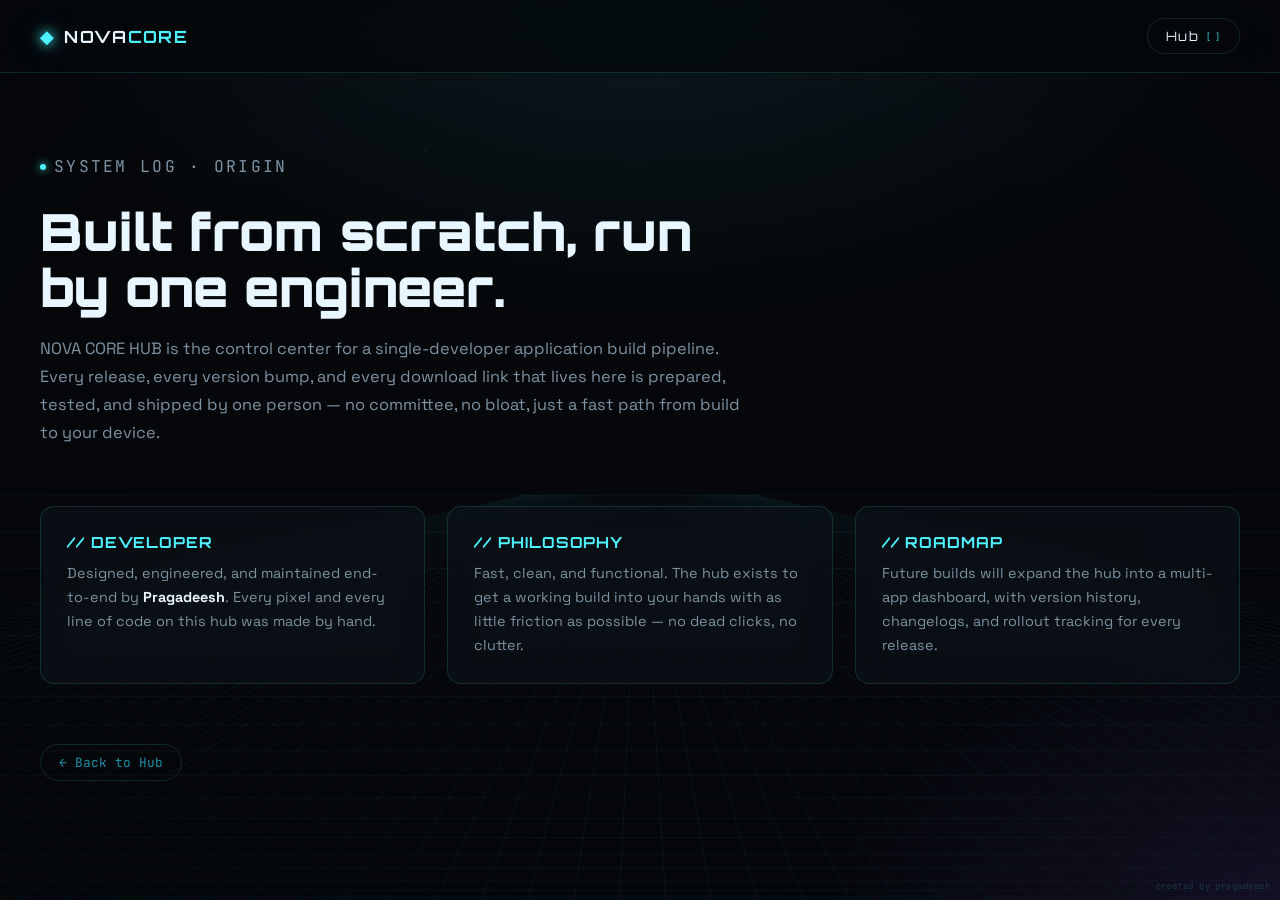
==== about.html @ ce2bad4d "Create about.html" ====
<!DOCTYPE html>
<html lang="en">
<head>
<meta charset="UTF-8">
<meta name="viewport" content="width=device-width, initial-scale=1.0">
<title>About // NOVA CORE</title>
<link rel="preconnect" href="https://fonts.googleapis.com">
<link href="https://fonts.googleapis.com/css2?family=Orbitron:wght@500;700;900&family=Space+Grotesk:wght@400;500;600&family=JetBrains+Mono:wght@400;500&display=swap" rel="stylesheet">
<link rel="stylesheet" href="style.css">
<style>
  .about-main{ padding-top: 60px; padding-bottom: 100px; }
  .about-hero{ max-width: 720px; margin-bottom: 60px; }
  .about-hero h1{
    font-family: var(--font-display);
    font-weight: 900;
    font-size: clamp(2rem, 4vw, 3.2rem);
    line-height: 1.1;
    margin-top: 14px;
  }
  .about-hero p{
    margin-top: 20px;
    color: var(--ink-dim);
    font-size: 1.02rem;
    line-height: 1.7;
  }
  .about-grid{
    display: grid;
    grid-template-columns: repeat(3, 1fr);
    gap: 22px;
    margin-bottom: 60px;
  }
  .about-card{
    background: var(--glass);
    border: 1px solid var(--line);
    border-radius: var(--radius);
    padding: 26px;
    backdrop-filter: blur(16px);
  }
  .about-card h3{
    font-family: var(--font-display);
    font-size: 0.95rem;
    letter-spacing: 0.06em;
    color: var(--cyan);
    margin-bottom: 10px;
  }
  .about-card p{
    color: var(--ink-dim);
    font-size: 0.9rem;
    line-height: 1.65;
  }
  .back-link{
    display: inline-flex; align-items: center; gap: 8px;
    font-family: var(--font-mono);
    font-size: 0.8rem;
    color: var(--cyan-dim);
    text-decoration: none;
    border: 1px solid var(--line);
    padding: 9px 18px;
    border-radius: 999px;
    transition: border-color 0.2s ease, color 0.2s ease;
  }
  .back-link:hover{ border-color: var(--cyan); color: var(--cyan); }
  @media (max-width: 800px){
    .about-grid{ grid-template-columns: 1fr; }
  }
</style>
</head>
<body>

<canvas id="grid-canvas"></canvas>
<div class="scanline"></div>
<div class="vignette"></div>

<header class="topbar">
  <div class="brand">
    <span class="brand-mark">◆</span>
    <span class="brand-text">NOVA<span class="brand-accent">CORE</span></span>
  </div>
  <nav class="nav">
    <a href="index.html" class="nav-link">
      <span class="nav-link-text">Hub</span>
      <span class="nav-link-bracket">[ ]</span>
    </a>
  </nav>
</header>

<main class="about-main">
  <section class="about-hero">
    <p class="eyebrow"><span class="eyebrow-dot"></span> SYSTEM LOG · ORIGIN</p>
    <h1>Built from scratch, run by one engineer.</h1>
    <p>NOVA CORE HUB is the control center for a single-developer application build pipeline. Every release, every version bump, and every download link that lives here is prepared, tested, and shipped by one person — no committee, no bloat, just a fast path from build to your device.</p>
  </section>

  <section class="about-grid">
    <div class="about-card">
      <h3>// DEVELOPER</h3>
      <p>Designed, engineered, and maintained end-to-end by <strong style="color:var(--ink)">Pragadeesh</strong>. Every pixel and every line of code on this hub was made by hand.</p>
    </div>
    <div class="about-card">
      <h3>// PHILOSOPHY</h3>
      <p>Fast, clean, and functional. The hub exists to get a working build into your hands with as little friction as possible — no dead clicks, no clutter.</p>
    </div>
    <div class="about-card">
      <h3>// ROADMAP</h3>
      <p>Future builds will expand the hub into a multi-app dashboard, with version history, changelogs, and rollout tracking for every release.</p>
    </div>
  </section>

  <a href="index.html" class="back-link">← Back to Hub</a>
</main>

<div class="wm" aria-hidden="true">created by pragadeesh</div>

<script src="script.js"></script>
</body>
</html>
---- style.css ----
/* ============ TOKENS ============ */
:root{
  --bg: #05070a;
  --bg-2: #0a0f16;
  --cyan: #4df3ff;
  --cyan-dim: #1c8fa3;
  --violet: #8a5bff;
  --magenta: #ff3ec8;
  --ink: #e8f6ff;
  --ink-dim: #7d92a3;
  --line: rgba(77, 243, 255, 0.14);
  --glass: rgba(13, 20, 28, 0.55);
  --radius: 14px;
  --font-display: 'Orbitron', sans-serif;
  --font-body: 'Space Grotesk', sans-serif;
  --font-mono: 'JetBrains Mono', monospace;
}

*{margin:0;padding:0;box-sizing:border-box;}

html{scroll-behavior:smooth;}

body{
  background: var(--bg);
  color: var(--ink);
  font-family: var(--font-body);
  overflow-x: hidden;
  min-height: 100vh;
  position: relative;
}

@media (prefers-reduced-motion: reduce){
  *{animation-duration: 0.01ms !important; animation-iteration-count: 1 !important; transition-duration: 0.01ms !important;}
}

::selection{ background: var(--cyan); color: #001014; }

/* ============ BACKDROP LAYERS ============ */
#grid-canvas{
  position: fixed; inset: 0; width: 100%; height: 100%;
  z-index: 0; opacity: 0.55;
}

.vignette{
  position: fixed; inset: 0; z-index: 1; pointer-events: none;
  background:
    radial-gradient(ellipse 80% 60% at 50% 0%, rgba(77,243,255,0.08), transparent 60%),
    radial-gradient(ellipse 60% 50% at 100% 100%, rgba(138,91,255,0.10), transparent 60%),
    radial-gradient(ellipse 100% 100% at 50% 50%, transparent 40%, var(--bg) 100%);
}

.scanline{
  position: fixed; inset: 0; z-index: 2; pointer-events: none;
  background: repeating-linear-gradient(
    to bottom,
    rgba(255,255,255,0.015) 0px,
    rgba(255,255,255,0.015) 1px,
    transparent 1px,
    transparent 3px
  );
  mix-blend-mode: overlay;
}

/* ============ TOPBAR ============ */
.topbar{
  position: sticky; top: 0; z-index: 50;
  display: flex; align-items: center; justify-content: space-between;
  gap: 24px;
  padding: 18px 40px;
  background: rgba(5,7,10,0.72);
  backdrop-filter: blur(16px) saturate(140%);
  border-bottom: 1px solid var(--line);
}

.brand{
  display: flex; align-items: center; gap: 10px;
  font-family: var(--font-display);
  font-weight: 700;
  font-size: 1.05rem;
  letter-spacing: 0.08em;
  white-space: nowrap;
}
.brand-mark{
  color: var(--cyan);
  text-shadow: 0 0 12px var(--cyan), 0 0 24px rgba(77,243,255,0.5);
  animation: pulse-mark 3s ease-in-out infinite;
}
@keyframes pulse-mark{
  0%,100%{ opacity: 1; }
  50%{ opacity: 0.5; }
}
.brand-accent{ color: var(--cyan); }

.searchwrap{
  position: relative;
  flex: 1;
  max-width: 440px;
  display: flex;
  align-items: center;
}
.search-icon{
  position: absolute; left: 14px;
  color: var(--ink-dim);
  pointer-events: none;
  z-index: 2;
}
#search-input{
  width: 100%;
  background: rgba(255,255,255,0.03);
  border: 1px solid var(--line);
  border-radius: 999px;
  padding: 10px 16px 10px 40px;
  color: var(--ink);
  font-family: var(--font-mono);
  font-size: 0.85rem;
  outline: none;
  transition: border-color 0.25s ease, background 0.25s ease;
}
#search-input::placeholder{ color: var(--ink-dim); }
#search-input:focus{
  border-color: var(--cyan);
  background: rgba(77,243,255,0.05);
}
.search-glow{
  position: absolute; inset: -1px;
  border-radius: 999px;
  pointer-events: none;
  opacity: 0;
  box-shadow: 0 0 0 1px var(--cyan), 0 0 18px rgba(77,243,255,0.35);
  transition: opacity 0.25s ease;
}
#search-input:focus ~ .search-glow{ opacity: 1; }

.nav-link{
  display: flex; align-items: center; gap: 8px;
  text-decoration: none;
  color: var(--ink);
  font-family: var(--font-display);
  font-size: 0.8rem;
  letter-spacing: 0.12em;
  padding: 9px 18px;
  border: 1px solid var(--line);
  border-radius: 999px;
  position: relative;
  overflow: hidden;
  transition: border-color 0.25s ease, color 0.25s ease;
}
.nav-link-bracket{ color: var(--cyan); font-size: 0.75rem; opacity: 0.7; }
.nav-link::before{
  content: '';
  position: absolute; inset: 0;
  background: linear-gradient(90deg, transparent, rgba(77,243,255,0.18), transparent);
  transform: translateX(-100%);
  transition: transform 0.5s ease;
}
.nav-link:hover{ border-color: var(--cyan); color: var(--cyan); }
.nav-link:hover::before{ transform: translateX(100%); }

/* ============ LAYOUT ============ */
main{
  position: relative; z-index: 5;
  max-width: 1280px;
  margin: 0 auto;
  padding: 0 40px;
}

/* ============ HERO ============ */
.hero{
  display: grid;
  grid-template-columns: 1.1fr 0.9fr;
  align-items: center;
  gap: 40px;
  min-height: 86vh;
  padding: 60px 0 40px;
}

.eyebrow{
  display: flex; align-items: center; gap: 8px;
  font-family: var(--font-mono);
  font-size: 0.75rem;
  letter-spacing: 0.14em;
  color: var(--cyan-dim);
  margin-bottom: 22px;
}
.eyebrow-dot{
  width: 6px; height: 6px; border-radius: 50%;
  background: var(--cyan);
  box-shadow: 0 0 8px var(--cyan);
  animation: pulse-mark 2s ease-in-out infinite;
}

.hero-title{
  font-family: var(--font-display);
  font-weight: 900;
  font-size: clamp(2.4rem, 5vw, 4.2rem);
  line-height: 1.05;
  letter-spacing: 0.01em;
}
.hero-title .line{ display: block; }
.accent-text{
  position: relative;
  color: var(--cyan);
  text-shadow: 0 0 24px rgba(77,243,255,0.45);
}

.hero-sub{
  margin-top: 26px;
  max-width: 480px;
  font-size: 1.02rem;
  line-height: 1.65;
  color: var(--ink-dim);
}
.hero-sub strong{ color: var(--ink); }

.hero-stats{
  display: flex;
  gap: 40px;
  margin-top: 44px;
  padding-top: 28px;
  border-top: 1px solid var(--line);
}
.stat{ display: flex; flex-direction: column; gap: 4px; }
.stat-num{
  font-family: var(--font-mono);
  font-size: 1.3rem;
  font-weight: 500;
  color: var(--cyan);
}
.stat-label{
  font-size: 0.72rem;
  letter-spacing: 0.1em;
  text-transform: uppercase;
  color: var(--ink-dim);
}

/* ============ 3D CORE ============ */
.hero-right{
  display: flex; align-items: center; justify-content: center;
  perspective: 1200px;
}
.core-stage{
  position: relative;
  width: 380px; height: 380px;
  transform-style: preserve-3d;
}

.core-orbit{
  position: absolute; inset: 0;
  border: 1px solid rgba(77,243,255,0.18);
  border-radius: 50%;
  transform-style: preserve-3d;
}
.orbit-1{ animation: spin-orbit 12s linear infinite; transform: rotateX(70deg) rotateZ(0deg); }
.orbit-2{ animation: spin-orbit-rev 18s linear infinite; transform: rotateX(70deg) rotateY(40deg); inset: 40px; border-color: rgba(138,91,255,0.18); }
.orbit-3{ animation: spin-orbit 26s linear infinite; transform: rotateX(70deg) rotateY(-30deg); inset: -30px; border-color: rgba(255,62,200,0.14); }

@keyframes spin-orbit{ to{ transform: rotateX(70deg) rotateZ(360deg); } }
@keyframes spin-orbit-rev{ to{ transform: rotateX(70deg) rotateY(40deg) rotateZ(-360deg); } }

.orbit-node{
  position: absolute; top: -4px; left: 50%;
  width: 8px; height: 8px; margin-left: -4px;
  border-radius: 50%;
  background: var(--cyan);
  box-shadow: 0 0 10px var(--cyan), 0 0 20px rgba(77,243,255,0.6);
}
.orbit-2 .orbit-node{ background: var(--violet); box-shadow: 0 0 10px var(--violet); }
.orbit-3 .orbit-node{ background: var(--magenta); box-shadow: 0 0 10px var(--magenta); }

.core-hex{
  position: absolute; top: 50%; left: 50%;
  width: 200px; height: 200px;
  margin: -100px 0 0 -100px;
  transform-style: preserve-3d;
  animation: hex-spin 14s linear infinite;
  will-change: transform;
}
@keyframes hex-spin{
  from{ transform: rotateY(0deg) rotateX(8deg); }
  to{ transform: rotateY(360deg) rotateX(8deg); }
}

.hex-face{
  position: absolute; inset: 0;
  clip-path: polygon(50% 0%, 100% 25%, 100% 75%, 50% 100%, 0% 75%, 0% 25%);
  background: linear-gradient(150deg, rgba(77,243,255,0.14), rgba(138,91,255,0.10));
  border: 1px solid rgba(77,243,255,0.5);
  box-shadow: inset 0 0 40px rgba(77,243,255,0.15), 0 0 40px rgba(77,243,255,0.12);
}
.face-back{ transform: translateZ(-30px) rotateY(180deg); }
.face-front{ transform: translateZ(30px); }

.hex-ring{
  position: absolute; inset: -22px;
  border: 1px solid rgba(255,62,200,0.25);
  clip-path: polygon(50% 0%, 100% 25%, 100% 75%, 50% 100%, 0% 75%, 0% 25%);
  transform: translateZ(-5px) rotateZ(30deg);
}
.ring-2{ inset: -44px; border-color: rgba(138,91,255,0.18); transform: translateZ(-15px) rotateZ(-20deg); }

.hex-glyph{
  position: absolute; top: 50%; left: 50%;
  transform: translate(-50%,-50%) translateZ(50px);
  font-size: 2.4rem;
  color: var(--cyan);
  text-shadow: 0 0 20px var(--cyan);
}

/* ============ SECTION HEADING ============ */
.section-heading{
  margin: 60px 0 28px;
}
.heading-index{
  font-family: var(--font-mono);
  font-size: 0.75rem;
  letter-spacing: 0.14em;
  color: var(--cyan-dim);
}
.section-heading h2{
  font-family: var(--font-display);
  font-size: 1.8rem;
  margin-top: 8px;
  letter-spacing: 0.02em;
}

/* ============ APP CARD ============ */
.app-section{ padding-bottom: 100px; }

.app-card{
  position: relative;
  background: var(--glass);
  backdrop-filter: blur(20px) saturate(140%);
  border: 1px solid var(--line);
  border-radius: var(--radius);
  padding: 40px;
  transform-style: preserve-3d;
  transform: perspective(1000px) rotateX(0deg) rotateY(0deg);
  transition: transform 0.15s ease-out, box-shadow 0.3s ease;
  will-change: transform;
  overflow: hidden;
}
.app-card:hover{
  box-shadow: 0 20px 60px rgba(0,0,0,0.5), 0 0 60px rgba(77,243,255,0.08);
}

.card-shine{
  position: absolute; inset: 0;
  background: radial-gradient(circle 300px at var(--mx,50%) var(--my,50%), rgba(77,243,255,0.10), transparent 60%);
  pointer-events: none;
  transition: opacity 0.3s ease;
  opacity: 0;
}
.app-card:hover .card-shine{ opacity: 1; }

.card-corner{
  position: absolute;
  width: 22px; height: 22px;
  border-color: var(--cyan);
  opacity: 0.6;
}
.card-corner.tl{ top: 14px; left: 14px; border-top: 2px solid; border-left: 2px solid; }
.card-corner.tr{ top: 14px; right: 14px; border-top: 2px solid; border-right: 2px solid; }
.card-corner.bl{ bottom: 14px; left: 14px; border-bottom: 2px solid; border-left: 2px solid; }
.card-corner.br{ bottom: 14px; right: 14px; border-bottom: 2px solid; border-right: 2px solid; }

.card-top{
  display: flex; align-items: center; gap: 18px;
  margin-bottom: 22px;
}
.app-icon{
  width: 62px; height: 62px;
  border-radius: 16px;
  display: flex; align-items: center; justify-content: center;
  background: linear-gradient(145deg, rgba(77,243,255,0.18), rgba(138,91,255,0.18));
  border: 1px solid rgba(77,243,255,0.4);
  font-family: var(--font-display);
  font-weight: 700;
  color: var(--cyan);
  box-shadow: 0 0 24px rgba(77,243,255,0.15);
  flex-shrink: 0;
}
.app-heading{ flex: 1; min-width: 0; }
.app-heading h3{
  font-family: var(--font-display);
  font-size: 1.3rem;
  letter-spacing: 0.02em;
}
.app-category{
  font-family: var(--font-mono);
  font-size: 0.78rem;
  color: var(--ink-dim);
  margin-top: 4px;
}
.status-pill{
  display: flex; align-items: center; gap: 6px;
  font-family: var(--font-mono);
  font-size: 0.7rem;
  letter-spacing: 0.08em;
  color: #6dffb0;
  background: rgba(109,255,176,0.08);
  border: 1px solid rgba(109,255,176,0.3);
  padding: 6px 12px;
  border-radius: 999px;
  white-space: nowrap;
}
.status-dot{
  width: 6px; height: 6px; border-radius: 50%;
  background: #6dffb0;
  box-shadow: 0 0 8px #6dffb0;
}

.app-details{
  color: var(--ink-dim);
  line-height: 1.7;
  font-size: 0.96rem;
  max-width: 640px;
  margin-bottom: 30px;
}

.meta-grid{
  display: grid;
  grid-template-columns: repeat(4, 1fr);
  gap: 1px;
  background: var(--line);
  border: 1px solid var(--line);
  border-radius: 10px;
  overflow: hidden;
  margin-bottom: 30px;
}
.meta-item{
  background: rgba(255,255,255,0.02);
  padding: 16px 18px;
  display: flex; flex-direction: column; gap: 6px;
}
.meta-label{
  font-size: 0.68rem;
  letter-spacing: 0.1em;
  text-transform: uppercase;
  color: var(--ink-dim);
}
.meta-value{
  font-family: var(--font-mono);
  font-size: 0.9rem;
  color: var(--ink);
}

.card-actions{
  display: flex; align-items: center; gap: 22px;
  flex-wrap: wrap;
}

.download-btn{
  position: relative;
  display: inline-flex; align-items: center; gap: 10px;
  padding: 15px 30px;
  background: linear-gradient(120deg, var(--cyan), var(--violet));
  border: none;
  border-radius: 10px;
  font-family: var(--font-display);
  font-weight: 700;
  font-size: 0.82rem;
  letter-spacing: 0.1em;
  color: #04141a;
  cursor: pointer;
  overflow: hidden;
  box-shadow: 0 8px 30px rgba(77,243,255,0.25);
  transition: transform 0.2s ease, box-shadow 0.2s ease;
}
.download-btn:hover{
  transform: translateY(-2px);
  box-shadow: 0 12px 40px rgba(77,243,255,0.4);
}
.download-btn:active{ transform: translateY(0); }
.btn-icon{ font-size: 1rem; transition: transform 0.2s ease; }
.download-btn:hover .btn-icon{ transform: translateY(2px); }
.btn-progress{
  position: absolute; left: 0; top: 0; bottom: 0;
  width: 0%;
  background: rgba(255,255,255,0.25);
  transition: width 1.2s linear;
}
.download-btn.downloading .btn-progress{ width: 100%; }

.url-display{
  display: flex; align-items: center; gap: 8px;
  font-family: var(--font-mono);
  font-size: 0.78rem;
  color: var(--ink-dim);
  padding: 10px 16px;
  border: 1px solid var(--line);
  border-radius: 999px;
  max-width: 100%;
  overflow: hidden;
}
.url-dot{
  width: 6px; height: 6px; border-radius: 50%;
  background: var(--cyan);
  box-shadow: 0 0 6px var(--cyan);
  flex-shrink: 0;
}
#url-text{
  white-space: nowrap; overflow: hidden; text-overflow: ellipsis;
}

/* ============ FOOTER ============ */
.footer-strip{
  border-top: 1px solid var(--line);
  padding: 26px 0 50px;
  text-align: center;
  font-family: var(--font-mono);
  font-size: 0.72rem;
  letter-spacing: 0.08em;
  color: var(--ink-dim);
}
.footer-strip strong{ color: var(--cyan-dim); }

/* ============ WATERMARK ============ */
.wm{
  position: fixed;
  bottom: 8px;
  right: 10px;
  z-index: 999;
  font-family: var(--font-mono);
  font-size: 9px;
  letter-spacing: 0.05em;
  color: rgba(77,243,255,0.18);
  pointer-events: none;
  user-select: none;
}

/* ============ NO RESULTS TOAST ============ */
.no-result-toast{
  position: fixed;
  top: 90px; left: 50%;
  transform: translateX(-50%) translateY(-10px);
  background: rgba(10,15,22,0.9);
  border: 1px solid rgba(255,62,200,0.4);
  color: var(--ink);
  font-family: var(--font-mono);
  font-size: 0.8rem;
  padding: 10px 20px;
  border-radius: 999px;
  z-index: 100;
  opacity: 0;
  transition: opacity 0.25s ease, transform 0.25s ease;
  pointer-events: none;
}
.no-result-toast.show{
  opacity: 1;
  transform: translateX(-50%) translateY(0);
}

/* ============ RESPONSIVE ============ */
@media (max-width: 980px){
  .hero{ grid-template-columns: 1fr; min-height: auto; padding: 40px 0; }
  .hero-right{ order: -1; margin-bottom: 20px; }
  .core-stage{ width: 280px; height: 280px; }
  .topbar{ flex-wrap: wrap; gap: 14px; padding: 16px 20px; }
  .searchwrap{ order: 3; max-width: 100%; }
  main{ padding: 0 20px; }
  .meta-grid{ grid-template-columns: repeat(2, 1fr); }
  .hero-stats{ flex-wrap: wrap; gap: 24px; }
}

@media (max-width: 520px){
  .app-card{ padding: 24px; }
  .card-top{ flex-wrap: wrap; }
}
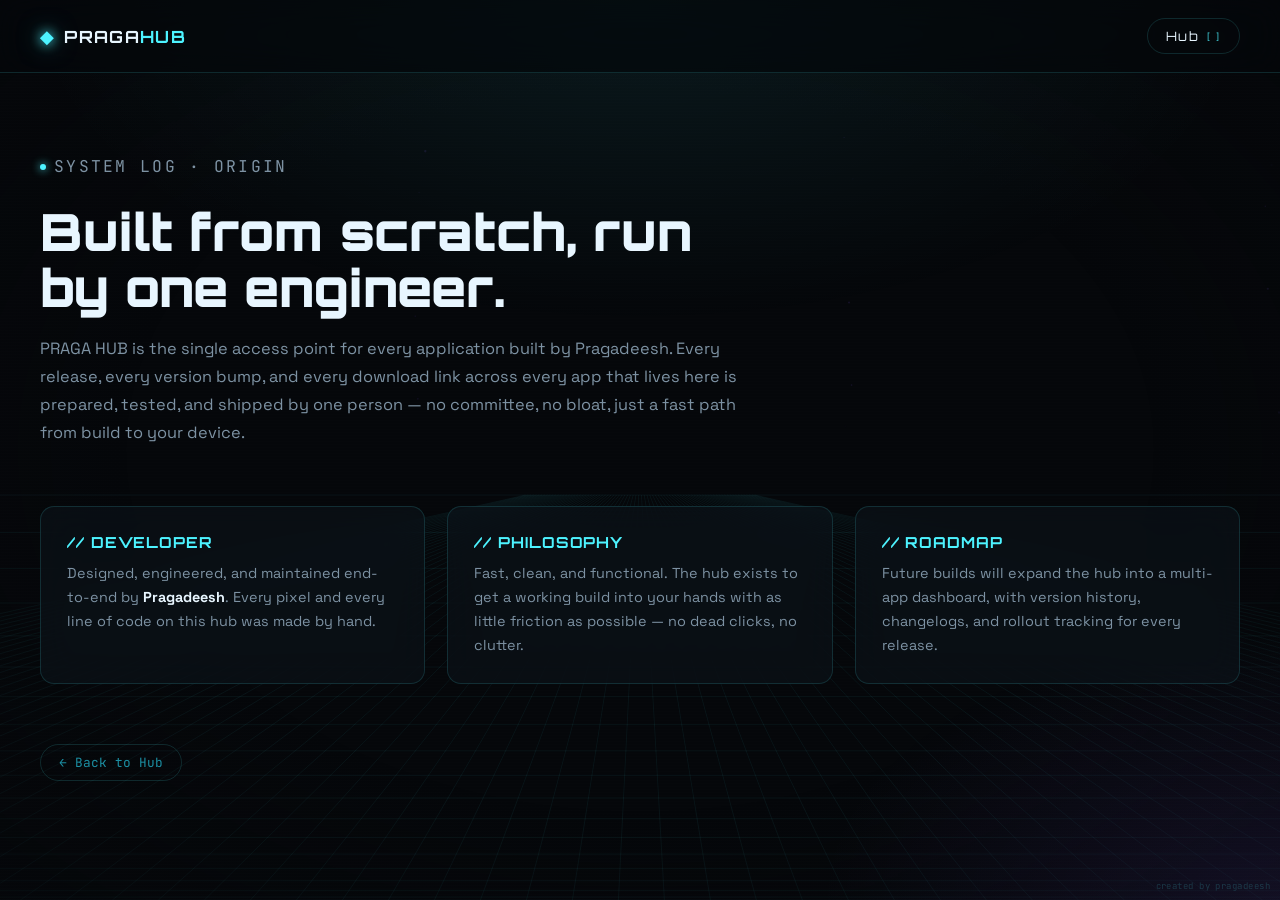
==== commit 2983a654: "Update about.html" ====
--- a/about.html
+++ b/about.html
@@ -3,7 +3,7 @@
 <head>
 <meta charset="UTF-8">
 <meta name="viewport" content="width=device-width, initial-scale=1.0">
-<title>About // NOVA CORE</title>
+<title>About // PRAGA HUB</title>
 <link rel="preconnect" href="https://fonts.googleapis.com">
 <link href="https://fonts.googleapis.com/css2?family=Orbitron:wght@500;700;900&family=Space+Grotesk:wght@400;500;600&family=JetBrains+Mono:wght@400;500&display=swap" rel="stylesheet">
 <link rel="stylesheet" href="style.css">
@@ -74,7 +74,7 @@
 <header class="topbar">
   <div class="brand">
     <span class="brand-mark">◆</span>
-    <span class="brand-text">NOVA<span class="brand-accent">CORE</span></span>
+    <span class="brand-text">PRAGA<span class="brand-accent">HUB</span></span>
   </div>
   <nav class="nav">
     <a href="index.html" class="nav-link">
@@ -88,7 +88,7 @@
   <section class="about-hero">
     <p class="eyebrow"><span class="eyebrow-dot"></span> SYSTEM LOG · ORIGIN</p>
     <h1>Built from scratch, run by one engineer.</h1>
-    <p>NOVA CORE HUB is the control center for a single-developer application build pipeline. Every release, every version bump, and every download link that lives here is prepared, tested, and shipped by one person — no committee, no bloat, just a fast path from build to your device.</p>
+    <p>PRAGA HUB is the single access point for every application built by Pragadeesh. Every release, every version bump, and every download link across every app that lives here is prepared, tested, and shipped by one person — no committee, no bloat, just a fast path from build to your device.</p>
   </section>
 
   <section class="about-grid">
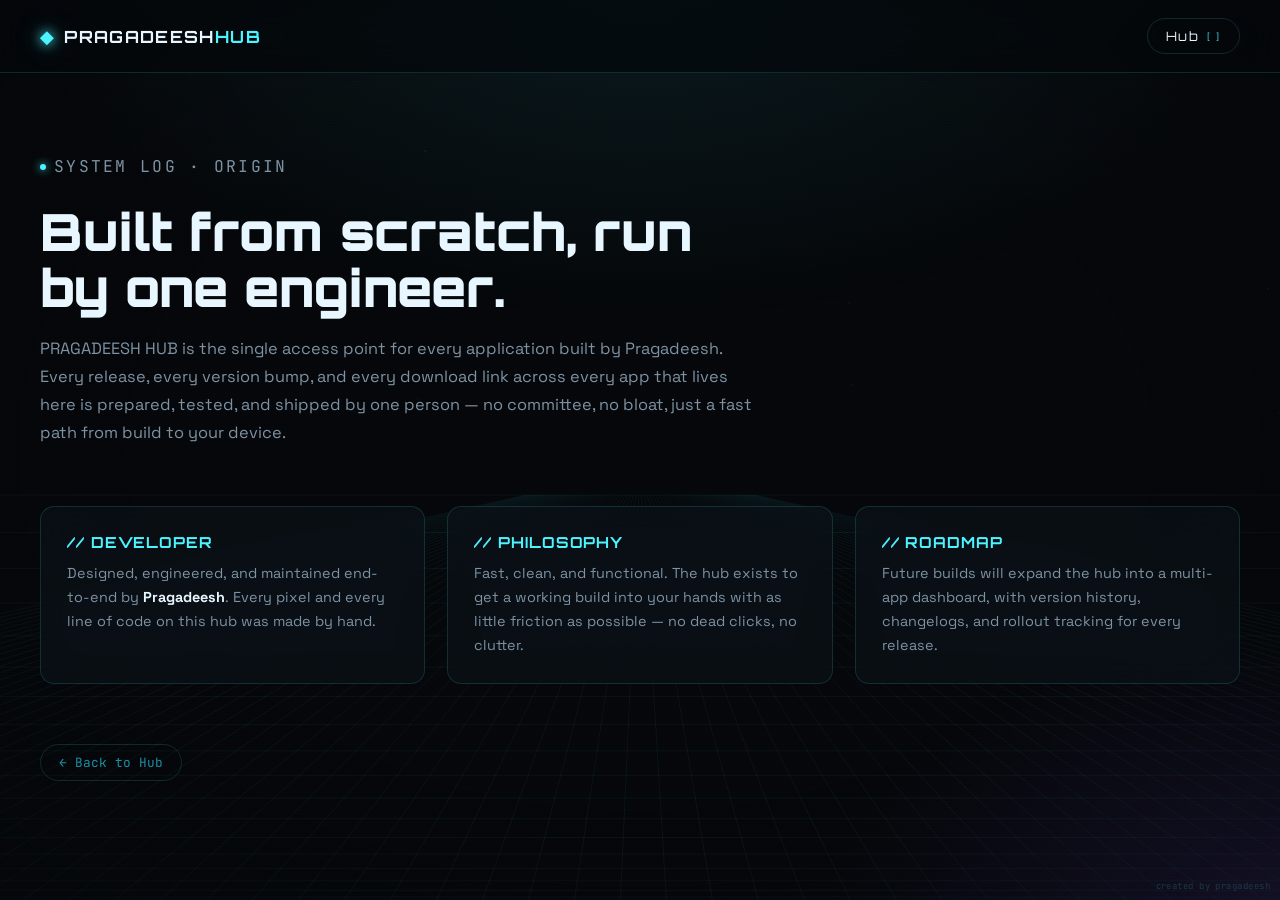
==== commit ec2a0dab: "Update about.html" ====
--- a/about.html
+++ b/about.html
@@ -3,7 +3,7 @@
 <head>
 <meta charset="UTF-8">
 <meta name="viewport" content="width=device-width, initial-scale=1.0">
-<title>About // PRAGA HUB</title>
+<title>About // PRAGADEESH HUB</title>
 <link rel="preconnect" href="https://fonts.googleapis.com">
 <link href="https://fonts.googleapis.com/css2?family=Orbitron:wght@500;700;900&family=Space+Grotesk:wght@400;500;600&family=JetBrains+Mono:wght@400;500&display=swap" rel="stylesheet">
 <link rel="stylesheet" href="style.css">
@@ -74,7 +74,7 @@
 <header class="topbar">
   <div class="brand">
     <span class="brand-mark">◆</span>
-    <span class="brand-text">PRAGA<span class="brand-accent">HUB</span></span>
+    <span class="brand-text">PRAGADEESH<span class="brand-accent">HUB</span></span>
   </div>
   <nav class="nav">
     <a href="index.html" class="nav-link">
@@ -88,7 +88,7 @@
   <section class="about-hero">
     <p class="eyebrow"><span class="eyebrow-dot"></span> SYSTEM LOG · ORIGIN</p>
     <h1>Built from scratch, run by one engineer.</h1>
-    <p>PRAGA HUB is the single access point for every application built by Pragadeesh. Every release, every version bump, and every download link across every app that lives here is prepared, tested, and shipped by one person — no committee, no bloat, just a fast path from build to your device.</p>
+    <p>PRAGADEESH HUB is the single access point for every application built by Pragadeesh. Every release, every version bump, and every download link across every app that lives here is prepared, tested, and shipped by one person — no committee, no bloat, just a fast path from build to your device.</p>
   </section>
 
   <section class="about-grid">
